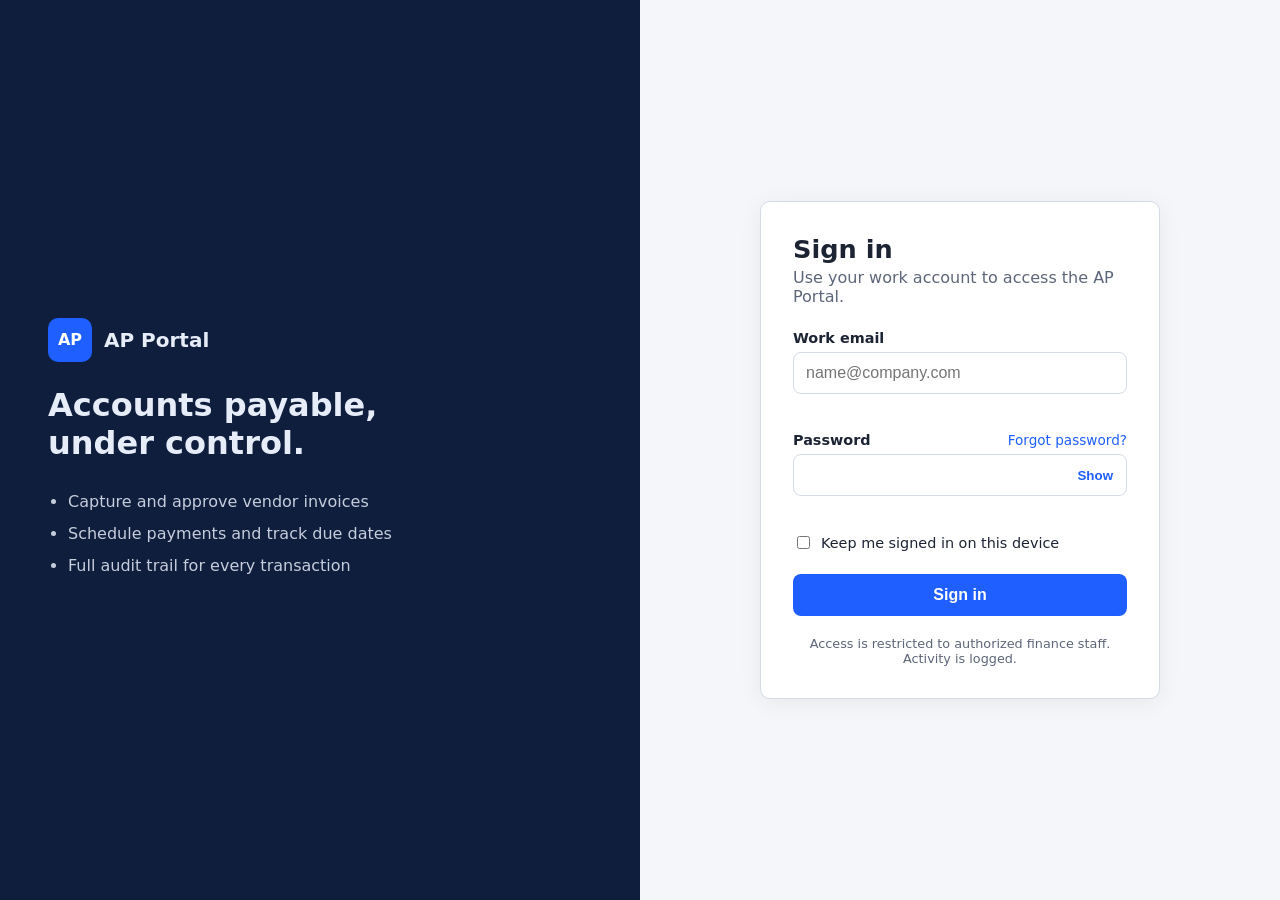
==== dashboard/index.html @ ea057d67 "Show the signed-in user's name instead of email on the dashboard The dashboard header now shows the " ====
<!doctype html>
<html lang="en">
<head>
  <meta charset="utf-8">
  <meta name="viewport" content="width=device-width, initial-scale=1">
  <title>Dashboard · AP Portal</title>
  <link rel="stylesheet" href="styles.css">
</head>
<body>
  <header class="topbar">
    <div class="brand">
      <span class="logo">AP</span>
      <span class="brand-name">AP Portal</span>
    </div>
    <div class="user">
      <span id="user" class="user-chip">
        <span id="user-initials" class="avatar" aria-hidden="true"></span>
        <span id="user-name" class="user-name"></span>
      </span>
      <button type="button" id="sign-out" class="ghost">Sign out</button>
    </div>
  </header>

  <main class="page">
    <div class="page-head">
      <div>
        <h1>Invoice dashboard</h1>
        <p class="muted">Status of all open and recent vendor invoices. <span class="badge">Demo data</span></p>
      </div>
      <p class="muted" id="as-of"></p>
    </div>

    <section aria-labelledby="status-heading">
      <h2 id="status-heading" class="section-title">Invoices by status</h2>
      <p class="muted small">Click a bucket to filter the invoice list.</p>
      <div id="status-buckets" class="bucket-grid"></div>
    </section>

    <section class="panel" aria-labelledby="aging-heading">
      <div class="panel-head">
        <h2 id="aging-heading" class="section-title">Unpaid invoices by age</h2>
        <p class="muted small">Days past due date · excludes paid and rejected</p>
      </div>
      <div id="aging-bar" class="aging-bar" role="img"></div>
      <div id="aging-buckets" class="aging-grid"></div>
    </section>

    <section class="panel" aria-labelledby="list-heading">
      <div class="panel-head">
        <h2 id="list-heading" class="section-title">Invoices <span id="list-filter" class="muted"></span></h2>
        <div class="controls">
          <input type="search" id="search" placeholder="Search vendor or invoice #" aria-label="Search invoices">
          <button type="button" id="clear-filter" class="ghost" hidden>Clear filter</button>
        </div>
      </div>
      <div class="table-wrap">
        <table>
          <thead>
            <tr>
              <th scope="col">Invoice #</th>
              <th scope="col">Vendor</th>
              <th scope="col">Invoice date</th>
              <th scope="col">Due date</th>
              <th scope="col" class="num">Amount</th>
              <th scope="col">Status</th>
            </tr>
          </thead>
          <tbody id="invoice-rows"></tbody>
        </table>
        <p id="empty" class="empty" hidden>No invoices match.</p>
      </div>
    </section>
  </main>

  <script src="data.js"></script>
  <script src="dashboard.js"></script>
</body>
</html>
---- dashboard/styles.css ----
:root {
  --bg: #f4f6fa;
  --surface: #ffffff;
  --text: #1c2333;
  --muted: #5d6679;
  --border: #d5dbe5;
  --primary: #1f5eff;
  --primary-soft: #e8efff;
  --danger: #c62828;
  --brand-bg: #0f1e3d;
  --brand-text: #e6ecf8;
  --radius: 10px;

  /* Status colours */
  --s-received: #6b7a90;
  --s-pending: #d98a00;
  --s-approved: #1f5eff;
  --s-scheduled: #7a4dd8;
  --s-on_hold: #c62828;
  --s-paid: #1b8a4a;
  --s-rejected: #8a8f98;

  /* Aging colours: green → red */
  --a-current: #1b8a4a;
  --a-1-30: #8bbf3f;
  --a-31-60: #e0b000;
  --a-61-90: #e06c00;
  --a-90plus: #c62828;
}

@media (prefers-color-scheme: dark) {
  :root {
    --bg: #0d1117;
    --surface: #161b25;
    --text: #e6e9ef;
    --muted: #9aa3b5;
    --border: #2c3445;
    --primary: #4d7dff;
    --primary-soft: #1b2643;
    --danger: #ff6b6b;
    --brand-bg: #0a1430;
    --s-received: #9aa6b8;
    --s-pending: #f0a630;
    --s-approved: #5d8bff;
    --s-scheduled: #a07cf0;
    --s-on_hold: #ff6b6b;
    --s-paid: #3dbb72;
    --s-rejected: #8a8f98;
  }
}

* { box-sizing: border-box; }

body {
  margin: 0;
  font-family: system-ui, -apple-system, "Segoe UI", Roboto, sans-serif;
  background: var(--bg);
  color: var(--text);
}

.muted { color: var(--muted); font-weight: 400; }
.small { font-size: 0.85rem; }
.mono { font-family: ui-monospace, SFMono-Regular, Menlo, monospace; font-size: 0.9rem; }

/* Top bar */
.topbar {
  display: flex; justify-content: space-between; align-items: center;
  padding: 12px 24px;
  background: var(--brand-bg);
  color: var(--brand-text);
}
.brand { display: flex; align-items: center; gap: 10px; }
.logo {
  display: grid; place-items: center;
  width: 34px; height: 34px; border-radius: 8px;
  background: var(--primary); color: #fff; font-weight: 700; font-size: 0.85rem;
}
.brand-name { font-weight: 600; }
.user { display: flex; align-items: center; gap: 12px; font-size: 0.9rem; }
.user-chip { display: flex; align-items: center; gap: 8px; font-weight: 600; }
.avatar {
  display: grid; place-items: center;
  width: 30px; height: 30px; border-radius: 50%;
  background: rgba(255, 255, 255, 0.15);
  color: var(--brand-text); font-size: 0.75rem; font-weight: 700;
}
.topbar .ghost { color: var(--brand-text); border-color: rgba(255, 255, 255, 0.3); }

.ghost {
  background: none;
  border: 1px solid var(--border);
  color: var(--text);
  border-radius: 8px;
  padding: 7px 12px;
  cursor: pointer;
  font-size: 0.9rem;
}
.ghost:hover { border-color: var(--primary); }

/* Page */
.page { max-width: 1200px; margin: 0 auto; padding: 24px; }
.page-head { display: flex; justify-content: space-between; align-items: flex-end; gap: 16px; flex-wrap: wrap; }
.page-head h1 { margin: 0 0 4px; font-size: 1.6rem; }
.page-head p { margin: 0; }
.badge {
  display: inline-block; margin-left: 6px; padding: 2px 8px;
  font-size: 0.75rem; border-radius: 999px;
  background: var(--primary-soft); color: var(--primary);
}

.section-title { font-size: 1.05rem; margin: 28px 0 4px; }
.panel .section-title { margin-top: 0; }

/* Status buckets */
.bucket-grid {
  display: grid;
  grid-template-columns: repeat(auto-fill, minmax(150px, 1fr));
  gap: 12px;
  margin-top: 12px;
}
.bucket {
  display: flex; flex-direction: column; gap: 4px;
  text-align: left;
  padding: 14px 16px;
  background: var(--surface);
  color: var(--text);
  border: 1px solid var(--border);
  border-top: 4px solid var(--c);
  border-radius: var(--radius);
  cursor: pointer;
  font: inherit;
}
.bucket:hover { box-shadow: 0 2px 12px rgba(0, 0, 0, 0.08); }
.bucket[aria-pressed="true"] { outline: 2px solid var(--c); outline-offset: 1px; }
.bucket-label { font-size: 0.85rem; font-weight: 600; color: var(--muted); }
.bucket-count { font-size: 1.8rem; font-weight: 700; line-height: 1.1; }
.bucket-amount { font-weight: 600; }
.bucket-hint { font-size: 0.8rem; color: var(--muted); }
.bucket-hint strong { color: var(--danger); }

.status-received  { --c: var(--s-received); }
.status-pending   { --c: var(--s-pending); }
.status-approved  { --c: var(--s-approved); }
.status-scheduled { --c: var(--s-scheduled); }
.status-on_hold   { --c: var(--s-on_hold); }
.status-paid      { --c: var(--s-paid); }
.status-rejected  { --c: var(--s-rejected); }

/* Panels */
.panel {
  margin-top: 24px;
  padding: 20px;
  background: var(--surface);
  border: 1px solid var(--border);
  border-radius: var(--radius);
}
.panel-head {
  display: flex; justify-content: space-between; align-items: center;
  gap: 12px; flex-wrap: wrap; margin-bottom: 16px;
}
.panel-head p { margin: 0; }

/* Aging */
.aging-bar {
  display: flex; height: 14px; border-radius: 7px; overflow: hidden;
  background: var(--border); gap: 2px;
}
.seg { height: 100%; background: var(--c); }
.aging-grid {
  display: grid; grid-template-columns: repeat(5, 1fr); gap: 12px; margin-top: 16px;
}
.aging-cell {
  display: grid; grid-template-columns: auto 1fr; column-gap: 8px; row-gap: 2px;
  align-items: center; text-align: left;
  padding: 10px 12px; border: 1px solid var(--border); border-radius: 8px;
  background: none; color: var(--text); font: inherit; cursor: pointer;
}
.aging-cell:hover { border-color: var(--c); }
.aging-cell[aria-pressed="true"] { outline: 2px solid var(--primary); outline-offset: 1px; }
.aging-cell > :not(.dot) { grid-column: 2; }
.aging-label { font-size: 0.85rem; font-weight: 600; }
.aging-amount { font-weight: 700; }
.dot { width: 10px; height: 10px; border-radius: 50%; background: var(--c); grid-row: 1; }

.aging-current { --c: var(--a-current); }
.aging-1-30    { --c: var(--a-1-30); }
.aging-31-60   { --c: var(--a-31-60); }
.aging-61-90   { --c: var(--a-61-90); }
.aging-90plus  { --c: var(--a-90plus); }

/* Table */
.controls { display: flex; gap: 8px; }
.controls input {
  padding: 8px 12px; font-size: 0.9rem; min-width: 240px;
  color: var(--text); background: var(--surface);
  border: 1px solid var(--border); border-radius: 8px;
}
.table-wrap { overflow-x: auto; }
table { width: 100%; border-collapse: collapse; font-size: 0.92rem; }
th, td { padding: 10px 12px; text-align: left; border-bottom: 1px solid var(--border); white-space: nowrap; }
th { font-size: 0.8rem; text-transform: uppercase; letter-spacing: 0.03em; color: var(--muted); }
.num { text-align: right; font-variant-numeric: tabular-nums; }
.overdue { color: var(--danger); font-size: 0.8rem; font-weight: 600; margin-left: 4px; }
.pill {
  display: inline-block; padding: 3px 10px; border-radius: 999px;
  font-size: 0.8rem; font-weight: 600;
  color: var(--c);
  background: color-mix(in srgb, var(--c) 14%, transparent);
}
.empty { text-align: center; color: var(--muted); padding: 24px; margin: 0; }

@media (max-width: 800px) {
  .page { padding: 16px; }
  .aging-grid { grid-template-columns: repeat(2, 1fr); }
  .controls { width: 100%; }
  .controls input { min-width: 0; flex: 1; }
  .user-name { display: none; }
}
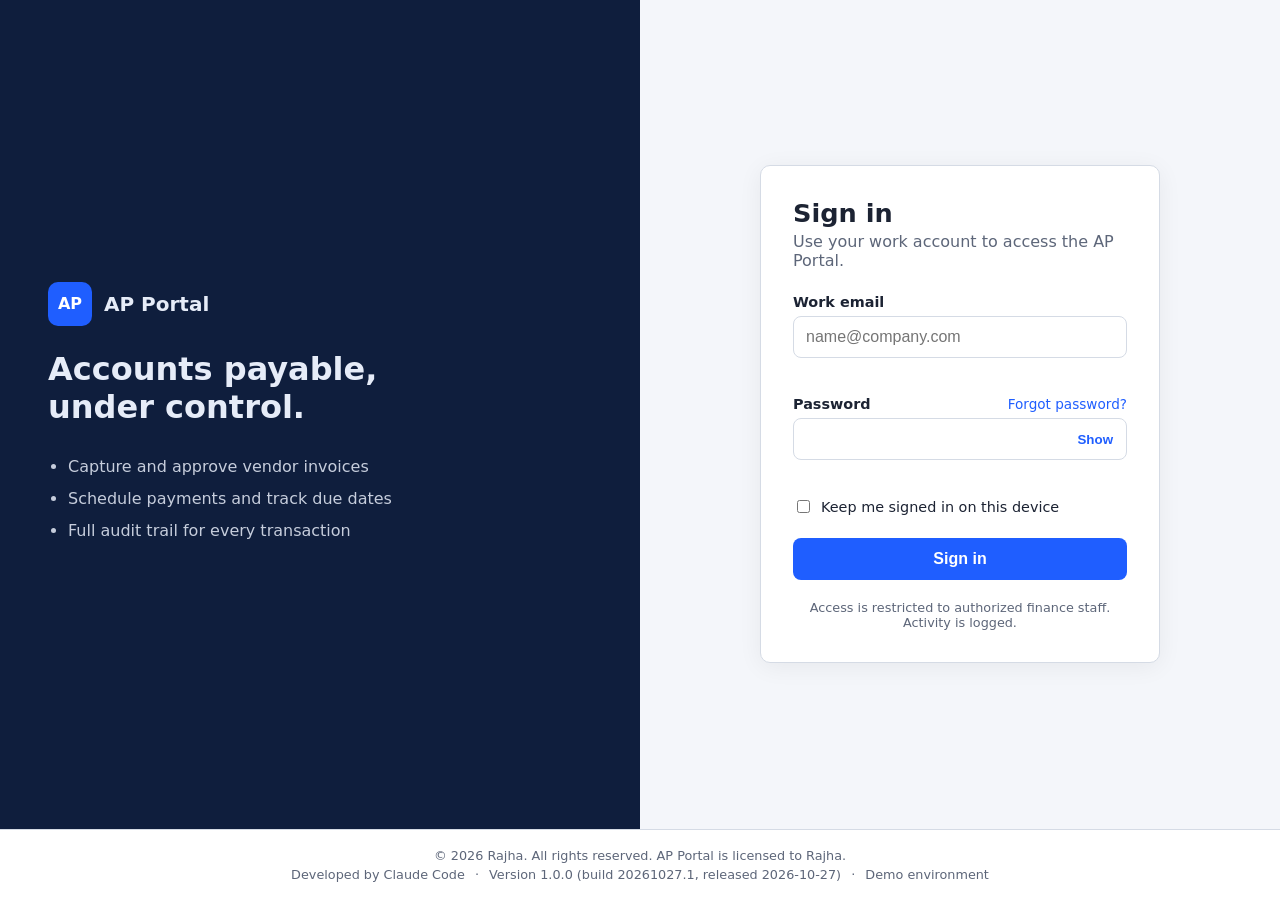
==== commit 14fa06e5: "Add application footer with copyright, licence, version and build Every page now shows a footer with" ====
--- a/dashboard/index.html
+++ b/dashboard/index.html
@@ -72,7 +72,10 @@
     </section>
   </main>
 
+  <footer class="app-footer" aria-label="About this application"></footer>
+
   <script src="data.js"></script>
   <script src="dashboard.js"></script>
+  <script src="../shared/app-info.js"></script>
 </body>
 </html>
--- a/dashboard/styles.css
+++ b/dashboard/styles.css
@@ -98,7 +98,7 @@
 .ghost:hover { border-color: var(--primary); }
 
 /* Page */
-.page { max-width: 1200px; margin: 0 auto; padding: 24px; }
+.page { max-width: 1200px; margin: 0 auto; padding: 24px 24px 40px; }
 .page-head { display: flex; justify-content: space-between; align-items: flex-end; gap: 16px; flex-wrap: wrap; }
 .page-head h1 { margin: 0 0 4px; font-size: 1.6rem; }
 .page-head p { margin: 0; }
@@ -216,3 +216,16 @@
   .controls input { min-width: 0; flex: 1; }
   .user-name { display: none; }
 }
+
+/* Application footer (content filled in by shared/app-info.js) */
+.app-footer {
+  padding: 16px 24px;
+  border-top: 1px solid var(--border);
+  background: var(--surface);
+  color: var(--muted);
+  font-size: 0.8rem;
+  line-height: 1.5;
+  text-align: center;
+}
+.app-footer p { margin: 0; }
+.app-footer .sep { margin: 0 6px; }
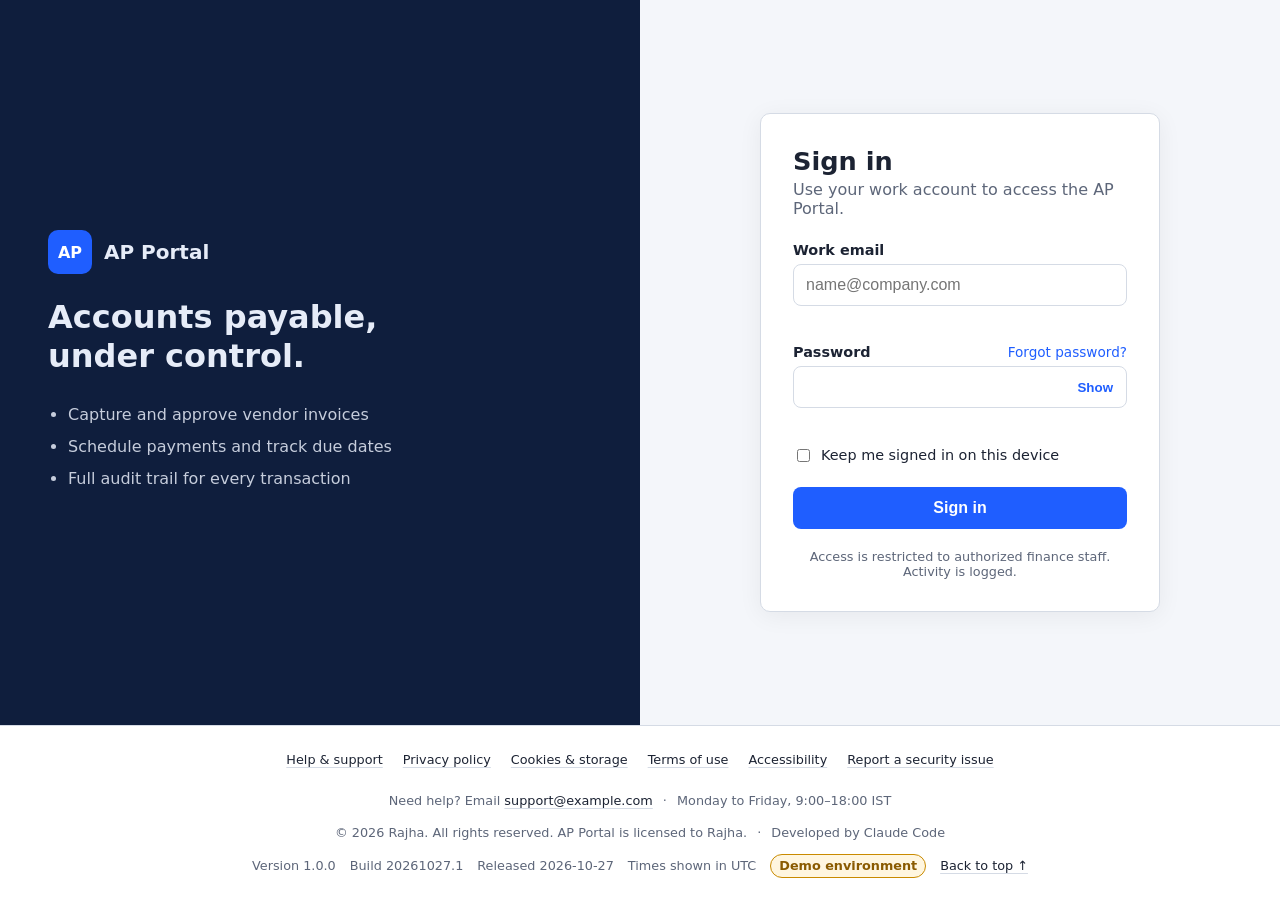
==== commit efb8926d: "Expand footer with support, legal links and release details The shared footer now includes: - links " ====
--- a/dashboard/index.html
+++ b/dashboard/index.html
@@ -5,6 +5,7 @@
   <meta name="viewport" content="width=device-width, initial-scale=1">
   <title>Dashboard · AP Portal</title>
   <link rel="stylesheet" href="styles.css">
+  <link rel="stylesheet" href="../shared/footer.css">
 </head>
 <body>
   <header class="topbar">
@@ -21,7 +22,7 @@
     </div>
   </header>
 
-  <main class="page">
+  <main class="page" id="top" tabindex="-1">
     <div class="page-head">
       <div>
         <h1>Invoice dashboard</h1>
@@ -72,7 +73,7 @@
     </section>
   </main>
 
-  <footer class="app-footer" aria-label="About this application"></footer>
+  <footer class="app-footer"></footer>
 
   <script src="data.js"></script>
   <script src="dashboard.js"></script>
--- a/dashboard/styles.css
+++ b/dashboard/styles.css
@@ -216,16 +216,3 @@
   .controls input { min-width: 0; flex: 1; }
   .user-name { display: none; }
 }
-
-/* Application footer (content filled in by shared/app-info.js) */
-.app-footer {
-  padding: 16px 24px;
-  border-top: 1px solid var(--border);
-  background: var(--surface);
-  color: var(--muted);
-  font-size: 0.8rem;
-  line-height: 1.5;
-  text-align: center;
-}
-.app-footer p { margin: 0; }
-.app-footer .sep { margin: 0 6px; }
--- a/shared/footer.css
+++ b/shared/footer.css
@@ -0,0 +1,77 @@
+/* Application footer, shared by every page. Content comes from shared/app-info.js.
+   Uses the colour tokens (--surface, --border, --muted, --text, --primary) that
+   each page's own stylesheet defines for light and dark mode. */
+
+.app-footer {
+  border-top: 1px solid var(--border);
+  background: var(--surface);
+  color: var(--muted);
+  font-size: 0.8rem;
+  line-height: 1.6;
+  padding: 20px max(16px, env(safe-area-inset-right, 0px)) calc(20px + env(safe-area-inset-bottom, 0px)) max(16px, env(safe-area-inset-left, 0px));
+}
+
+.footer-inner {
+  max-width: 1200px;
+  margin: 0 auto;
+  display: flex;
+  flex-direction: column;
+  align-items: center;
+  gap: 8px;
+  text-align: center;
+}
+.footer-inner p { margin: 0; }
+
+.footer-nav ul {
+  list-style: none;
+  margin: 0 0 4px;
+  padding: 0;
+  display: flex;
+  flex-wrap: wrap;
+  justify-content: center;
+  gap: 4px 20px;
+}
+
+.app-footer a {
+  color: var(--text);
+  text-decoration: underline;
+  text-decoration-color: var(--border);
+  text-underline-offset: 3px;
+  /* Comfortable tap target without changing the visual size much */
+  display: inline-block;
+  padding: 4px 0;
+}
+.app-footer a:hover { color: var(--primary); text-decoration-color: currentColor; }
+.app-footer a:focus-visible { outline: 2px solid var(--primary); outline-offset: 2px; border-radius: 2px; }
+.app-footer a[aria-current="page"] { font-weight: 600; text-decoration: none; }
+
+.footer-meta {
+  display: flex;
+  flex-wrap: wrap;
+  justify-content: center;
+  align-items: center;
+  gap: 4px 14px;
+  font-variant-numeric: tabular-nums;
+}
+
+.env-badge {
+  padding: 1px 8px;
+  border-radius: 999px;
+  border: 1px solid #c98a00;
+  color: #8a5a00;
+  background: #fff6e0;
+  font-weight: 600;
+}
+@media (prefers-color-scheme: dark) {
+  .env-badge { color: #f0b84a; background: #3a2a0a; border-color: #8a5a00; }
+}
+
+.sep { margin: 0 6px; }
+
+@media (max-width: 600px) {
+  .footer-nav ul { gap: 0 16px; }
+  .footer-support .sep { display: block; height: 0; margin: 0; visibility: hidden; }
+}
+
+/* "Back to top" moves focus to <main>; no outline needed for that programmatic focus */
+main:focus { outline: none; }
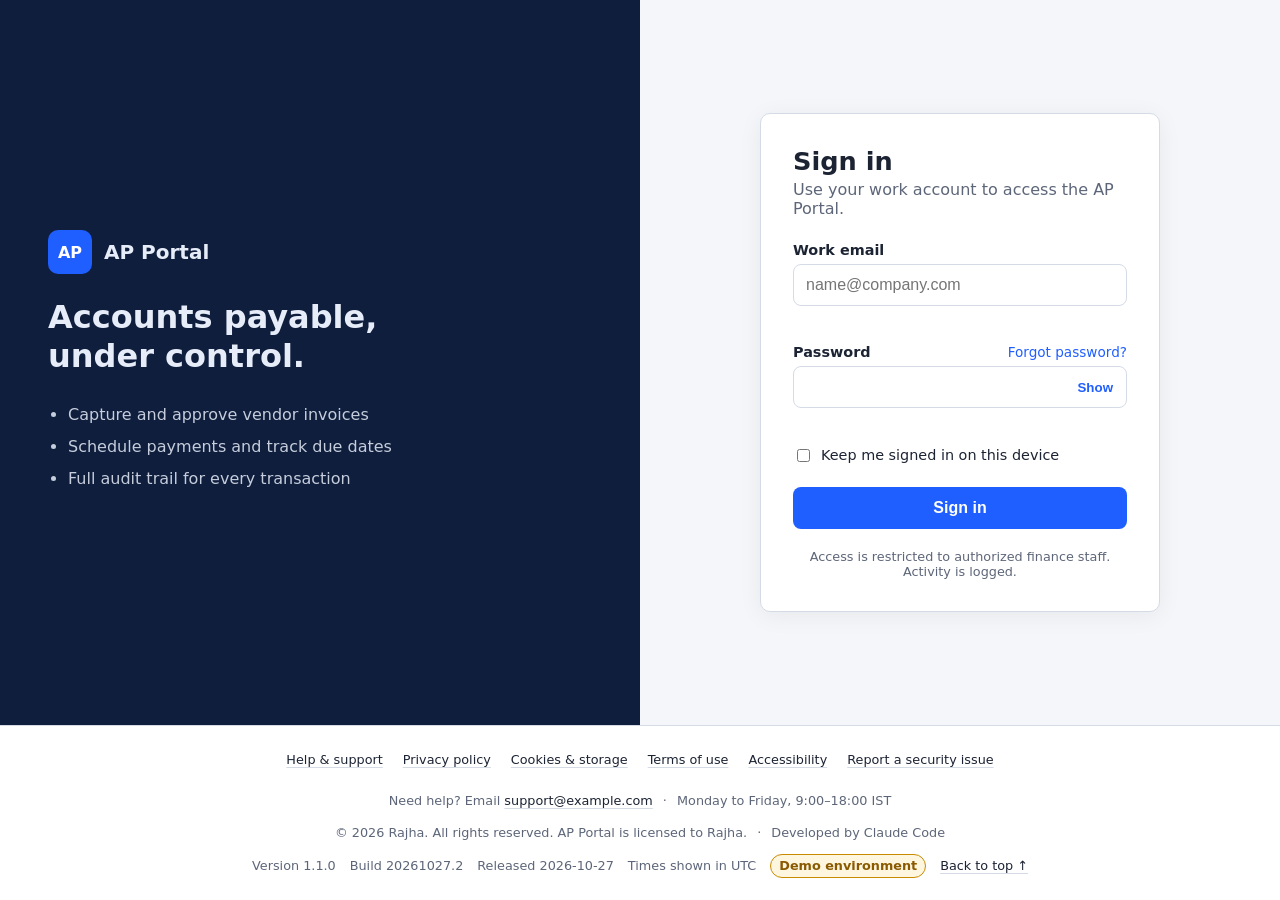
==== commit 155d9729: "Add invoice details panel to the dashboard Clicking an invoice opens a side panel that leads with wh" ====
--- a/dashboard/index.html
+++ b/dashboard/index.html
@@ -48,7 +48,10 @@
 
     <section class="panel" aria-labelledby="list-heading">
       <div class="panel-head">
-        <h2 id="list-heading" class="section-title">Invoices <span id="list-filter" class="muted"></span></h2>
+        <div>
+          <h2 id="list-heading" class="section-title">Invoices <span id="list-filter" class="muted"></span></h2>
+          <p class="muted small">Click an invoice to see its details.</p>
+        </div>
         <div class="controls">
           <input type="search" id="search" placeholder="Search vendor or invoice #" aria-label="Search invoices">
           <button type="button" id="clear-filter" class="ghost" hidden>Clear filter</button>
@@ -75,8 +78,20 @@
 
   <footer class="app-footer"></footer>
 
+  <div id="drawer-backdrop" class="drawer-backdrop" hidden></div>
+  <aside id="invoice-drawer" class="drawer" role="dialog" aria-modal="true" aria-labelledby="drawer-title" hidden>
+    <div class="drawer-bar">
+      <button type="button" id="drawer-close" class="drawer-close" aria-label="Close invoice details">✕</button>
+    </div>
+    <div id="drawer-body" class="drawer-body"></div>
+  </aside>
+
+  <div id="toast" class="toast" role="status" aria-live="polite" hidden></div>
+
   <script src="data.js"></script>
+  <script src="invoice-details-data.js"></script>
   <script src="dashboard.js"></script>
+  <script src="invoice-details.js"></script>
   <script src="../shared/app-info.js"></script>
 </body>
 </html>
--- a/dashboard/styles.css
+++ b/dashboard/styles.css
@@ -216,3 +216,173 @@
   .controls input { min-width: 0; flex: 1; }
   .user-name { display: none; }
 }
+
+/* ---------- Invoice list: clickable rows ---------- */
+tr.clickable { cursor: pointer; }
+tr.clickable:hover td { background: var(--primary-soft); }
+tr.selected td { background: var(--primary-soft); }
+.row-link {
+  font: inherit; color: var(--primary); background: none; border: 0; padding: 0;
+  cursor: pointer; text-decoration: underline; text-underline-offset: 3px;
+}
+.row-link:focus-visible { outline: 2px solid var(--primary); outline-offset: 2px; border-radius: 2px; }
+
+/* ---------- Invoice details drawer ---------- */
+body.drawer-open { overflow: hidden; }
+
+.drawer-backdrop {
+  position: fixed; inset: 0; z-index: 40;
+  background: rgba(10, 16, 30, 0.45);
+}
+
+.drawer {
+  position: fixed; top: 0; right: 0; bottom: 0; z-index: 50;
+  width: min(560px, 100%);
+  background: var(--bg);
+  border-left: 1px solid var(--border);
+  box-shadow: -8px 0 32px rgba(0, 0, 0, 0.18);
+  display: flex; flex-direction: column;
+}
+@media (prefers-reduced-motion: no-preference) {
+  .drawer:not([hidden]) { animation: slide-in 0.2s ease-out; }
+  @keyframes slide-in { from { transform: translateX(24px); opacity: 0; } }
+}
+
+.drawer-bar {
+  display: flex; justify-content: flex-end;
+  padding: calc(10px + env(safe-area-inset-top, 0px)) max(12px, env(safe-area-inset-right, 0px)) 6px 12px;
+  border-bottom: 1px solid var(--border);
+  background: var(--bg);
+}
+.drawer-close {
+  width: 36px; height: 36px; border-radius: 8px;
+  border: 1px solid var(--border); background: var(--surface); color: var(--text);
+  font-size: 1rem; cursor: pointer;
+}
+.drawer-close:focus-visible { outline: 2px solid var(--primary); outline-offset: 2px; }
+
+.drawer-body {
+  overflow-y: auto; flex: 1;
+  padding: 16px max(24px, env(safe-area-inset-right, 0px)) calc(32px + env(safe-area-inset-bottom, 0px)) 24px;
+  display: flex; flex-direction: column; gap: 20px;
+}
+
+.d-head { margin-top: -4px; }
+.eyebrow { margin: 0; font-size: 0.75rem; text-transform: uppercase; letter-spacing: 0.06em; color: var(--muted); }
+.d-head h2 { margin: 2px 0 0; font-size: 1.4rem; font-family: ui-monospace, SFMono-Regular, Menlo, monospace; }
+.d-vendor { margin: 2px 0 10px; font-weight: 600; }
+.d-amount-row { display: flex; align-items: center; gap: 12px; flex-wrap: wrap; }
+.d-amount { font-size: 1.9rem; font-weight: 700; font-variant-numeric: tabular-nums; }
+.d-due { margin: 6px 0 0; color: var(--muted); font-size: 0.9rem; }
+
+/* Progress stepper */
+.progress { list-style: none; margin: 0; padding: 0; display: grid; grid-template-columns: repeat(5, 1fr); }
+.step { position: relative; display: flex; flex-direction: column; align-items: center; gap: 6px; font-size: 0.75rem; color: var(--muted); text-align: center; }
+.step::before {
+  content: ""; position: absolute; top: 6px; left: -50%; width: 100%; height: 2px; background: var(--border); z-index: 0;
+}
+.step:first-child::before { display: none; }
+.step-dot { position: relative; z-index: 1; width: 14px; height: 14px; border-radius: 50%; background: var(--surface); border: 2px solid var(--border); }
+.step.done .step-dot { background: var(--s-paid); border-color: var(--s-paid); }
+.step.done::before, .step.current::before, .step.stopped::before { background: var(--s-paid); }
+.step.current .step-dot { border-color: var(--primary); box-shadow: 0 0 0 3px var(--primary-soft); }
+.step.current { color: var(--text); font-weight: 600; }
+.step.stopped .step-dot { background: var(--danger); border-color: var(--danger); }
+.step.stopped { color: var(--danger); font-weight: 600; }
+
+/* Status panel */
+.status-panel {
+  border-radius: var(--radius); padding: 14px 16px;
+  border: 1px solid var(--border); border-left: 4px solid var(--tone);
+  background: var(--surface);
+}
+.status-panel h3 { margin: 0 0 6px; font-size: 1rem; }
+.status-panel p { margin: 0 0 8px; }
+.status-panel > :last-child { margin-bottom: 0; }
+.tone-info { --tone: var(--primary); }
+.tone-ok { --tone: var(--s-paid); }
+.tone-warn { --tone: var(--s-pending); }
+.tone-danger { --tone: var(--danger); }
+.note { font-size: 0.9rem; }
+.ok-text { color: var(--s-paid); }
+.warn-text { color: var(--danger); }
+.checks { list-style: none; margin: 0 0 8px; padding: 0; display: grid; gap: 4px; font-size: 0.9rem; }
+.checks li::before { display: inline-block; width: 1.4em; }
+.checks li.ok::before { content: "✓"; color: var(--s-paid); }
+.checks li.pending::before { content: "○"; color: var(--muted); }
+
+/* Actions */
+.d-actions { display: flex; flex-wrap: wrap; gap: 8px; }
+.btn-primary {
+  padding: 8px 14px; border: 0; border-radius: 8px; cursor: pointer;
+  background: var(--primary); color: #fff; font-weight: 600; font-size: 0.9rem;
+}
+.btn-primary:focus-visible, .d-actions .ghost:focus-visible { outline: 2px solid var(--primary); outline-offset: 2px; }
+
+/* Sections */
+.d-section { border-top: 1px solid var(--border); padding-top: 16px; }
+.d-section h3 { margin: 0 0 10px; font-size: 0.95rem; }
+.kv-grid { margin: 0 0 8px; display: grid; grid-template-columns: repeat(2, minmax(0, 1fr)); gap: 10px 16px; }
+.kv dt { font-size: 0.75rem; color: var(--muted); text-transform: uppercase; letter-spacing: 0.04em; }
+.kv dd { margin: 2px 0 0; overflow-wrap: anywhere; }
+
+.amounts { margin: 0; display: grid; gap: 6px; max-width: 360px; margin-left: auto; font-variant-numeric: tabular-nums; }
+.amounts div { display: flex; justify-content: space-between; gap: 16px; }
+.amounts dt { color: var(--muted); }
+.amounts dd { margin: 0; }
+.amounts .total { border-top: 1px solid var(--border); padding-top: 6px; font-weight: 600; }
+.amounts .total dt, .amounts .balance dt { color: var(--text); }
+.amounts .balance { font-weight: 700; font-size: 1.05rem; }
+
+table.lines th, table.lines td { white-space: normal; padding: 8px 6px; vertical-align: top; }
+table.lines td.num, table.lines th.num { white-space: nowrap; }
+.line-desc { display: block; }
+.line-code { display: block; font-size: 0.78rem; color: var(--muted); }
+
+.match { list-style: none; margin: 0; padding: 0; display: grid; gap: 6px; }
+.match li {
+  display: grid; grid-template-columns: 1fr auto auto; gap: 12px; align-items: center;
+  padding: 8px 12px; border: 1px solid var(--border); border-radius: 8px; background: var(--surface);
+}
+.m-ref { color: var(--muted); font-size: 0.85rem; }
+.m-state { font-weight: 600; font-size: 0.85rem; }
+.m-ok .m-state { color: var(--s-paid); }
+.m-variance .m-state, .m-missing .m-state, .m-duplicate .m-state { color: var(--danger); }
+.m-pending .m-state, .m-na .m-state { color: var(--muted); }
+.m-variance, .m-missing, .m-duplicate { border-color: var(--danger); }
+
+.approvals { list-style: none; margin: 0 0 8px; padding: 0; display: grid; gap: 10px; }
+.approvals li { display: grid; grid-template-columns: auto 1fr; gap: 10px; align-items: start; }
+.ap-dot { width: 12px; height: 12px; border-radius: 50%; margin-top: 5px; border: 2px solid var(--border); }
+.ap-approved .ap-dot { background: var(--s-paid); border-color: var(--s-paid); }
+.ap-waiting .ap-dot { background: var(--s-pending); border-color: var(--s-pending); }
+
+.file { display: flex; align-items: center; gap: 10px; margin: 0; }
+.file-icon {
+  display: grid; place-items: center; width: 36px; height: 44px; border-radius: 4px;
+  background: var(--danger); color: #fff; font-size: 0.65rem; font-weight: 700;
+}
+
+.activity { list-style: none; margin: 0; padding: 0 0 0 14px; border-left: 2px solid var(--border); display: grid; gap: 12px; }
+.activity li { display: grid; gap: 1px; position: relative; }
+.activity li::before { content: ""; position: absolute; left: -20px; top: 6px; width: 10px; height: 10px; border-radius: 50%; background: var(--border); }
+.activity time { font-size: 0.78rem; color: var(--muted); font-variant-numeric: tabular-nums; }
+
+.visually-hidden { position: absolute; width: 1px; height: 1px; overflow: hidden; clip: rect(0 0 0 0); white-space: nowrap; }
+
+/* Demo toast */
+.toast {
+  position: fixed; z-index: 60; left: 50%; transform: translateX(-50%);
+  bottom: calc(20px + env(safe-area-inset-bottom, 0px));
+  max-width: calc(100% - 32px);
+  padding: 10px 16px; border-radius: 8px;
+  background: var(--brand-bg); color: var(--brand-text); font-size: 0.9rem;
+  box-shadow: 0 4px 16px rgba(0, 0, 0, 0.25);
+}
+
+@media (max-width: 600px) {
+  .drawer-body { padding-left: max(16px, env(safe-area-inset-left, 0px)); padding-right: max(16px, env(safe-area-inset-right, 0px)); }
+  .kv-grid { grid-template-columns: 1fr; }
+  .match li { grid-template-columns: 1fr auto; }
+  .m-ref { display: none; }
+}
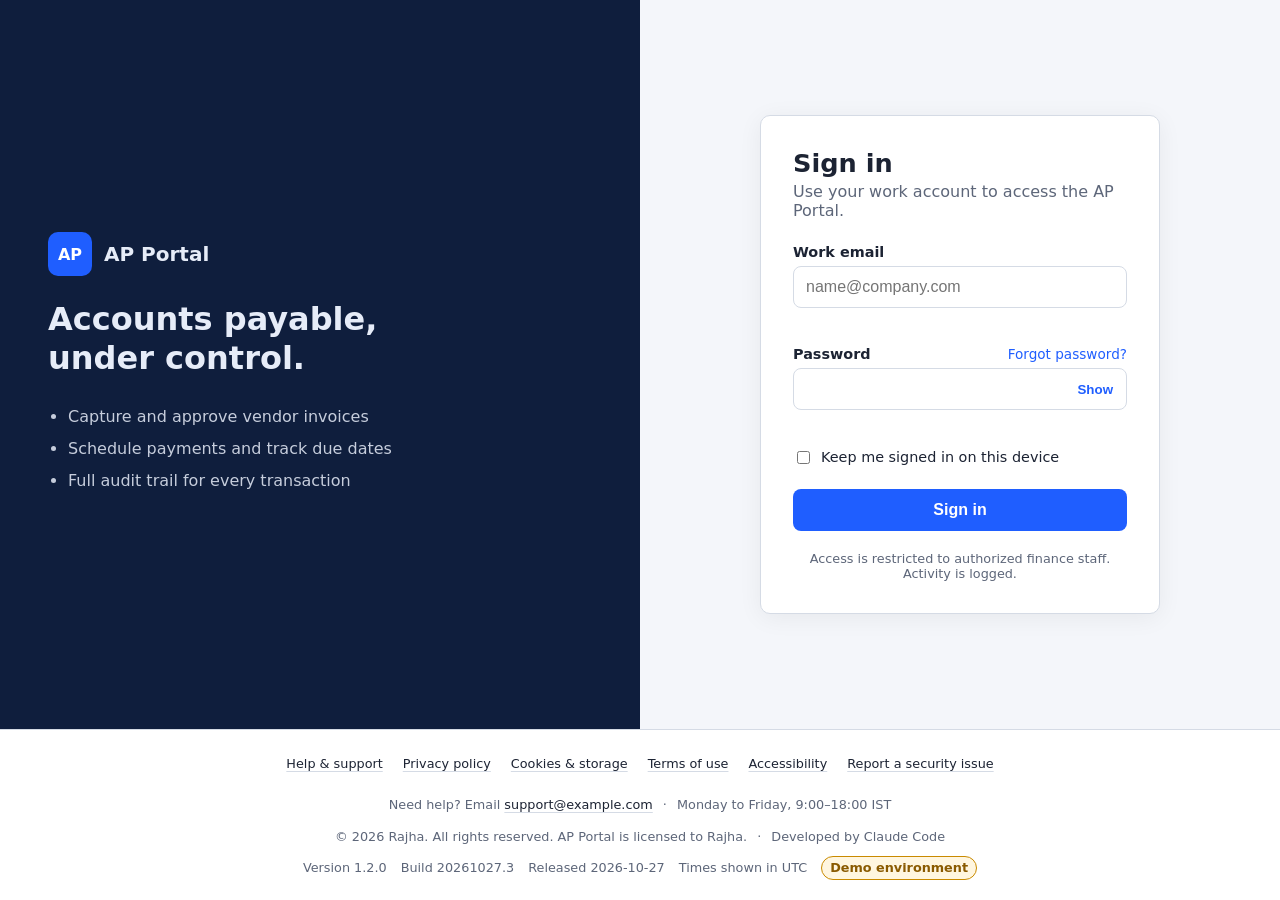
==== commit 9468cf91: "Add data entry page for received invoices AP processors can open a Received invoice by clicking its " ====
--- a/dashboard/index.html
+++ b/dashboard/index.html
@@ -28,7 +28,10 @@
         <h1>Invoice dashboard</h1>
         <p class="muted">Status of all open and recent vendor invoices. <span class="badge">Demo data</span></p>
       </div>
-      <p class="muted" id="as-of"></p>
+      <div class="head-meta">
+        <p class="muted" id="as-of"></p>
+        <button type="button" id="reset-demo" class="ghost small-btn" hidden>Reset demo changes</button>
+      </div>
     </div>
 
     <section aria-labelledby="status-heading">
@@ -50,7 +53,7 @@
       <div class="panel-head">
         <div>
           <h2 id="list-heading" class="section-title">Invoices <span id="list-filter" class="muted"></span></h2>
-          <p class="muted small">Click an invoice to see its details.</p>
+          <p class="muted small">Click an invoice to see its details. For <strong>Received</strong> invoices, click the invoice number to open data entry.</p>
         </div>
         <div class="controls">
           <input type="search" id="search" placeholder="Search vendor or invoice #" aria-label="Search invoices">
@@ -88,8 +91,10 @@
 
   <div id="toast" class="toast" role="status" aria-live="polite" hidden></div>
 
+  <script src="invoice-store.js"></script>
   <script src="data.js"></script>
   <script src="invoice-details-data.js"></script>
+  <script src="session.js"></script>
   <script src="dashboard.js"></script>
   <script src="invoice-details.js"></script>
   <script src="../shared/app-info.js"></script>
--- a/dashboard/styles.css
+++ b/dashboard/styles.css
@@ -195,7 +195,7 @@
   color: var(--text); background: var(--surface);
   border: 1px solid var(--border); border-radius: 8px;
 }
-.table-wrap { overflow-x: auto; }
+.table-wrap { overflow-x: auto; position: relative; } /* relative: keeps hidden labels inside the scroll box */
 table { width: 100%; border-collapse: collapse; font-size: 0.92rem; }
 th, td { padding: 10px 12px; text-align: left; border-bottom: 1px solid var(--border); white-space: nowrap; }
 th { font-size: 0.8rem; text-transform: uppercase; letter-spacing: 0.03em; color: var(--muted); }
@@ -386,3 +386,9 @@
   .match li { grid-template-columns: 1fr auto; }
   .m-ref { display: none; }
 }
+
+/* Dashboard header extras */
+.head-meta { display: flex; flex-direction: column; align-items: flex-end; gap: 6px; }
+.head-meta p { margin: 0; }
+.small-btn { padding: 4px 10px; font-size: 0.8rem; }
+a.btn-primary { text-decoration: none; display: inline-flex; align-items: center; }
--- a/shared/footer.css
+++ b/shared/footer.css
@@ -1,3 +1,7 @@
+/* Anything with the `hidden` attribute stays hidden, even if a class gives it a
+   display value (e.g. the invoice drawer's `display: flex`). Shared by every page. */
+[hidden] { display: none !important; }
+
 /* Application footer, shared by every page. Content comes from shared/app-info.js.
    Uses the colour tokens (--surface, --border, --muted, --text, --primary) that
    each page's own stylesheet defines for light and dark mode. */
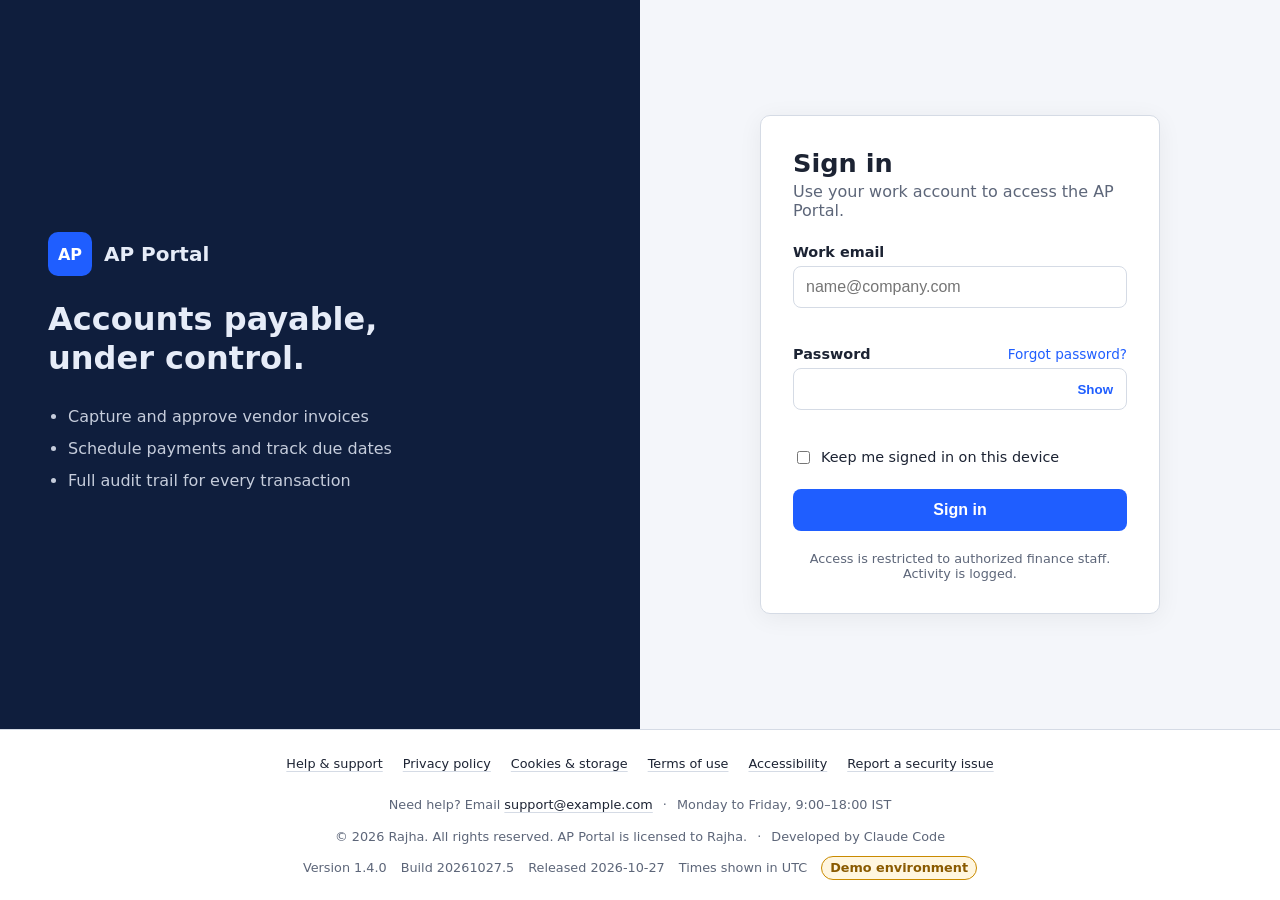
==== commit dcc4bc66: "Show when invoices were approved in the Approved queue Selecting the Approved bucket adds an "Approv" ====
--- a/dashboard/index.html
+++ b/dashboard/index.html
@@ -68,6 +68,7 @@
               <th scope="col">Vendor</th>
               <th scope="col">Invoice date</th>
               <th scope="col">Due date</th>
+              <th scope="col" id="col-approved" hidden>Approved on</th>
               <th scope="col" class="num">Amount</th>
               <th scope="col">Status</th>
             </tr>
--- a/dashboard/styles.css
+++ b/dashboard/styles.css
@@ -392,3 +392,35 @@
 .head-meta p { margin: 0; }
 .small-btn { padding: 4px 10px; font-size: 0.8rem; }
 a.btn-primary { text-decoration: none; display: inline-flex; align-items: center; }
+
+/* Approval form in the invoice details panel */
+.approve-form {
+  display: flex; flex-direction: column; gap: 8px;
+  padding: 14px 16px;
+  border: 1px solid var(--border); border-left: 4px solid var(--primary); border-radius: var(--radius);
+  background: var(--surface);
+}
+.approve-form.tone-warn { border-left-color: var(--s-pending); }
+.approve-form:focus { outline: 2px solid var(--primary); outline-offset: 2px; }
+.approve-form h3 { margin: 0; font-size: 1rem; }
+.approve-form p { margin: 0; }
+.approve-form label { font-weight: 600; font-size: 0.9rem; }
+.approve-form .req { color: var(--danger); font-weight: 400; }
+.approve-form textarea {
+  width: 100%; padding: 8px 10px; font: inherit; font-size: 0.95rem; resize: vertical;
+  color: var(--text); background: var(--surface); border: 1px solid var(--border); border-radius: 8px;
+}
+.approve-form textarea:focus { outline: 2px solid var(--primary); outline-offset: 1px; border-color: var(--primary); }
+.approve-form textarea[aria-invalid="true"] { border-color: var(--danger); }
+.approve-form .field-error { margin: 0; color: var(--danger); font-size: 0.85rem; }
+.approve-form .field-error:empty { display: none; }
+.approve-buttons { display: flex; flex-wrap: wrap; gap: 8px; }
+.status-panel:focus { outline: 2px solid var(--primary); outline-offset: 2px; }
+.ap-comment {
+  margin: 4px 0 0; padding: 4px 10px;
+  border-left: 3px solid var(--border);
+  font-size: 0.88rem; font-style: italic; color: var(--text);
+}
+
+/* Second line inside a table cell, e.g. "by Jane Doe" under the approval date */
+.cell-sub { display: block; font-size: 0.8rem; color: var(--muted); }
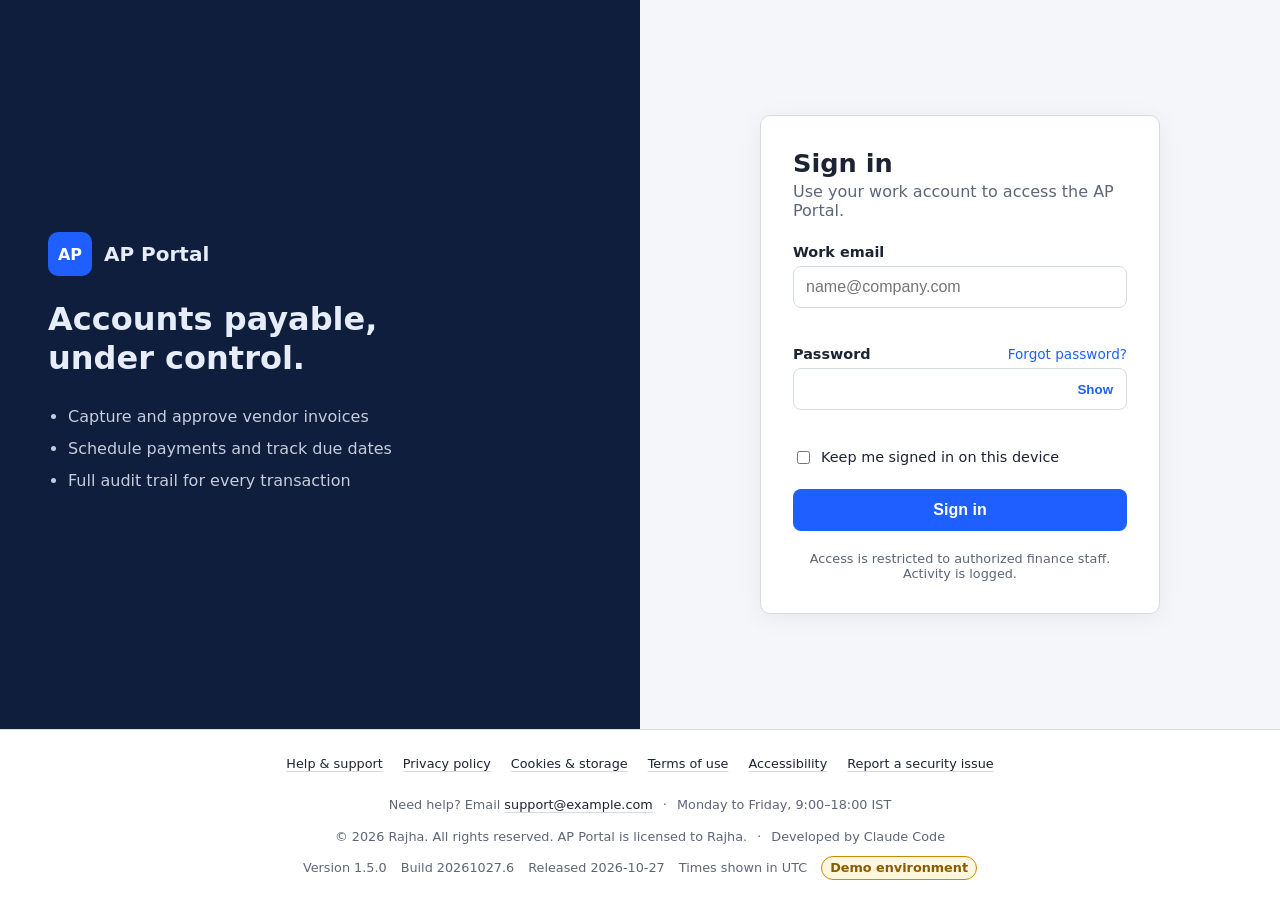
==== commit 85b0a6ba: "Add a requirements portal for gathering AP system requirements New page at requirements/index.html w" ====
--- a/dashboard/index.html
+++ b/dashboard/index.html
@@ -9,9 +9,15 @@
 </head>
 <body>
   <header class="topbar">
-    <div class="brand">
-      <span class="logo">AP</span>
-      <span class="brand-name">AP Portal</span>
+    <div class="topbar-left">
+      <a class="brand" href="index.html">
+        <span class="logo">AP</span>
+        <span class="brand-name">AP Portal</span>
+      </a>
+      <nav class="app-nav" aria-label="Main">
+        <a href="index.html" aria-current="page">Invoices</a>
+        <a href="../requirements/index.html">Requirements</a>
+      </nav>
     </div>
     <div class="user">
       <span id="user" class="user-chip">
--- a/dashboard/styles.css
+++ b/dashboard/styles.css
@@ -424,3 +424,23 @@
 
 /* Second line inside a table cell, e.g. "by Jane Doe" under the approval date */
 .cell-sub { display: block; font-size: 0.8rem; color: var(--muted); }
+
+/* Top bar navigation between the invoice dashboard and requirements */
+.topbar-left { display: flex; align-items: center; gap: 24px; min-width: 0; }
+.app-nav { display: flex; gap: 4px; }
+.app-nav a {
+  color: var(--brand-text); text-decoration: none; font-size: 0.9rem;
+  padding: 6px 10px; border-radius: 6px; opacity: 0.8;
+}
+.app-nav a:hover { opacity: 1; background: rgba(255, 255, 255, 0.08); }
+.app-nav a[aria-current="page"] { opacity: 1; background: rgba(255, 255, 255, 0.14); font-weight: 600; }
+.app-nav a:focus-visible { outline: 2px solid var(--brand-text); outline-offset: 2px; }
+
+a.brand { color: inherit; text-decoration: none; }
+@media (max-width: 800px) {
+  .topbar { padding: 10px 16px; }
+  .topbar-left { gap: 12px; }
+  .brand-name { display: none; }
+  .app-nav a { padding: 6px 8px; }
+  .topbar .ghost { white-space: nowrap; }
+}
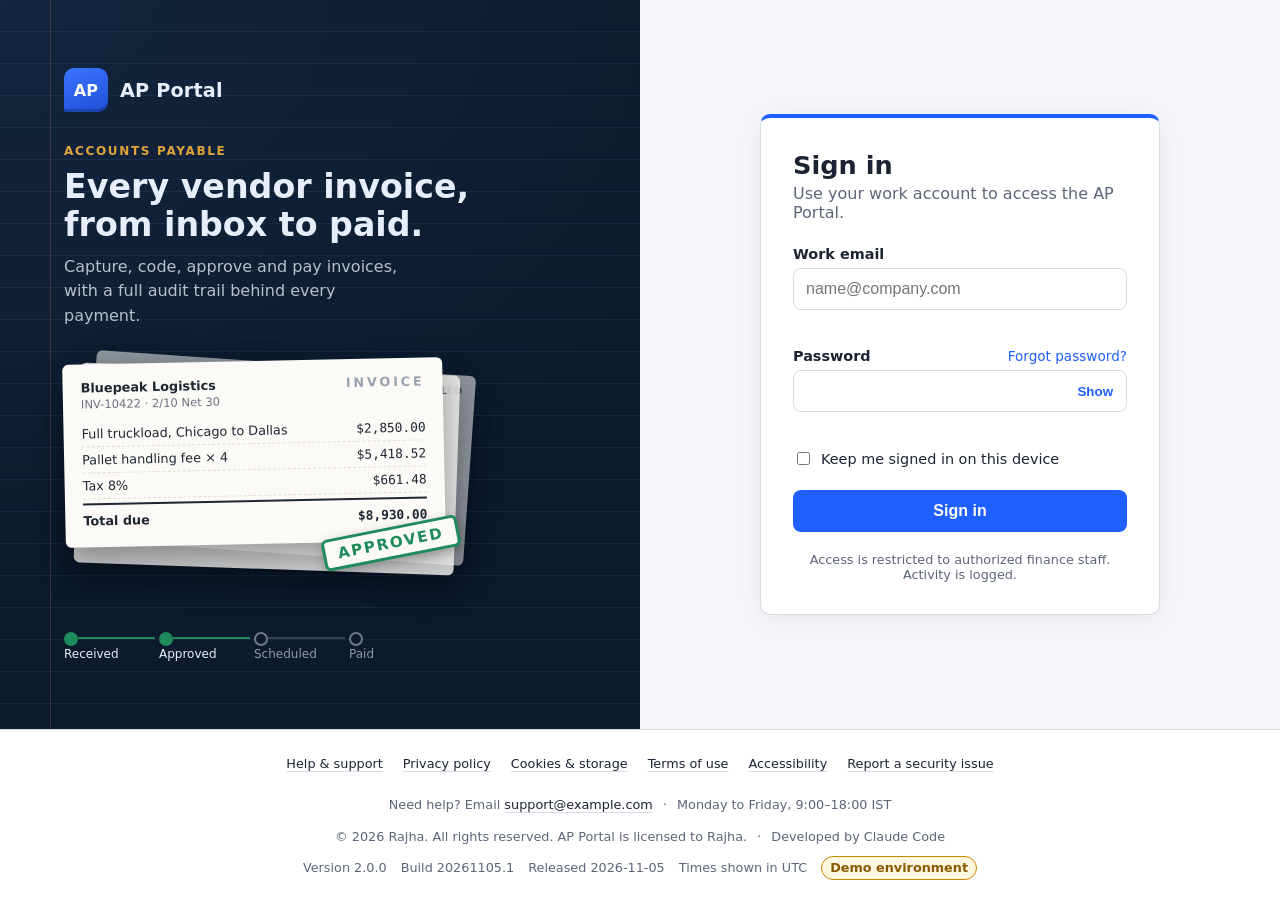
==== commit 7d42ffa0: "Add ASP.NET Core backend and connect the screens to it backend/ is an ASP.NET Core 10 app that serve" ====
--- a/dashboard/index.html
+++ b/dashboard/index.html
@@ -9,15 +9,9 @@
 </head>
 <body>
   <header class="topbar">
-    <div class="topbar-left">
-      <a class="brand" href="index.html">
-        <span class="logo">AP</span>
-        <span class="brand-name">AP Portal</span>
-      </a>
-      <nav class="app-nav" aria-label="Main">
-        <a href="index.html" aria-current="page">Invoices</a>
-        <a href="../requirements/index.html">Requirements</a>
-      </nav>
+    <div class="brand">
+      <span class="logo">AP</span>
+      <span class="brand-name">AP Portal</span>
     </div>
     <div class="user">
       <span id="user" class="user-chip">
@@ -98,12 +92,9 @@
 
   <div id="toast" class="toast" role="status" aria-live="polite" hidden></div>
 
-  <script src="invoice-store.js"></script>
-  <script src="data.js"></script>
-  <script src="invoice-details-data.js"></script>
-  <script src="session.js"></script>
-  <script src="dashboard.js"></script>
-  <script src="invoice-details.js"></script>
-  <script src="../shared/app-info.js"></script>
+  <script src="../shared/config.js"></script>
+  <script src="../shared/api.js"></script>
+  <script src="common.js"></script>
+  <script src="boot.js" data-page="session.js dashboard.js invoice-details.js ../shared/app-info.js"></script>
 </body>
 </html>
